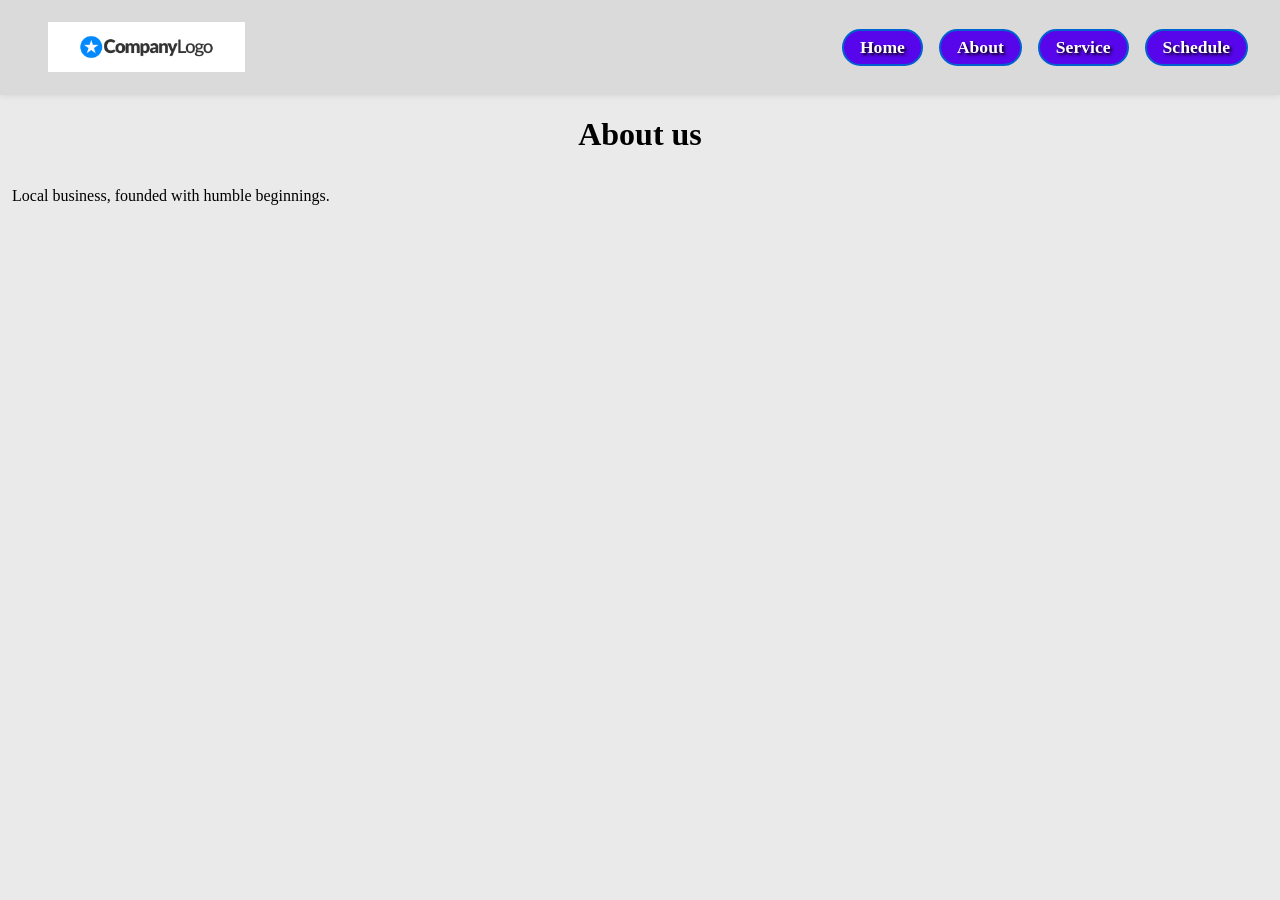
==== about.html @ 200fa154 "first example build" ====
<!DOCTYPE html>
<html lang="en">
<head>
    <meta charset="UTF-8">
    <meta name="viewport" content="width=device-width, initial-scale=1.0">
    <title>Your Business</title>
    <link rel="stylesheet" href="style.css">
    <script src="script.js" defer></script>
</head>

<body>

    <header>
        <nav>
            <a href="index.html" class="logo">
                <img src="images/companylogo.webp">
            </a>

        <button class="hamburger" id="hamburger-btn" aria-label="Toggle menu" aria-expanded="false">
            <span class="bar"></span>
            <span class="bar"></span>
            <span class="bar"></span>
        </button>
                
            <ul class="nav-links" id="nav-links">
                <li><a href="index.html">Home</a></li>
                <li><a href="about.html">About</a></li>
                <li><a href="service.html">Service</a></li>
                <li><a href="schedule.html">Schedule</a></li>
            </ul>
        </nav>
    </header>

    <h1>
        About us
    </h1>

    <p>
        Local business, founded with humble beginnings.
    </p>

</body>

</html>
---- style.css ----
body {
    background-color: rgb(234, 234, 234);
    margin: 0;
}

nav {
    display: flex;
    justify-content: space-between; /* Pushes logo left, links right */
    align-items: center;            /* Centers items vertically */
    padding: 1rem 2rem;
    position: relative;
}

/* Logo styling */
.logo {
    font-size: 1.5rem;
    font-weight: bold;
    text-decoration: none;
    color: #222;
    display: flex;
    align-items: center;
    gap: 0.5rem;
}

.logo img {
    height: 50px;
    width: auto;
}

/* Link list container */
nav ul.nav-links {
    display: flex;
    list-style: none;
    padding: 0;
    margin: 0;
    gap: 1rem;
}

/* Button-styled nav items */
nav li {
    font-size: 1.1rem;
    font-weight: bold;
    border: 2px solid #0061cf;
    background-color: #5706ec;
    border-radius: 20px;
    text-align: center;
    text-shadow: black 2px 2px 3px;
    transition: transform 0.15s ease, background-color 0.15s ease;
}

nav li:hover {
    background-color: #4304b8;
    transform: translateY(-2px);
}

nav a {
    display: block;
    padding: 0.4rem 1rem;
    color: white;
    text-decoration: none;
}

header {
    position: sticky;
    top: 0;
    z-index: 1000;
    background-color: rgba(215, 215, 215, 0.85); /* Semi-transparent */
    backdrop-filter: blur(8px);                 /* Blurs content passing underneath */
    -webkit-backdrop-filter: blur(8px);         /* Safari support */
    box-shadow: 0 1px 6px rgba(0, 0, 0, 0.08);
}

h1 {
    text-align: center;
}

h2 {
    text-align: center;
}

h3 {
    margin-left: 1rem;
}

p {
    margin: auto;
    padding: .75rem;
}

#businesslogo {
  display: block;
  margin-left: auto;
  margin-right: auto;
  margin-bottom: 3rem;
  width: 200px;
}

/* --- Hamburger Button Styles (Hidden by default on desktop) --- */
.hamburger {
    display: none;
    flex-direction: column;
    justify-content: space-around;
    width: 32px;
    height: 28px;
    background: transparent;
    border: none;
    cursor: pointer;
    padding: 0;
    z-index: 1100;
}

.hamburger .bar {
    width: 100%;
    height: 3px;
    background-color: #222;
    border-radius: 4px;
    transition: all 0.3s ease;
}

/* Animate hamburger bars into an 'X' when active */
.hamburger.active .bar:nth-child(1) {
    transform: translateY(9px) rotate(45deg);
}

.hamburger.active .bar:nth-child(2) {
    opacity: 0;
}

.hamburger.active .bar:nth-child(3) {
    transform: translateY(-9px) rotate(-45deg);
}


/* --- Mobile Styles --- */
@media (max-width: 600px) {
    .hamburger {
        display: flex; /* Show hamburger button on mobile */
    }

    nav ul.nav-links {
        display: none; /* Hide default horizontal list */
        flex-direction: column;
        width: 100%;
        position: absolute;
        top: 100%; /* Drop down directly below the header */
        left: 0;
        background-color: rgba(215, 215, 215, 0.95);
        backdrop-filter: blur(8px);
        -webkit-backdrop-filter: blur(8px);
        padding: 1.25rem 0;
        gap: 1rem;
        box-shadow: 0 4px 10px rgba(0, 0, 0, 0.1);
        border-bottom: 2px solid #0061cf;
    }

    /* Display dropdown when toggled */
    nav ul.nav-links.active {
        display: flex;
    }

    /* Full-width clean buttons in the mobile dropdown */
    nav ul.nav-links li {
        width: 75%;
        margin: 0 auto;
    }

    nav a {
        padding: 0.6rem 1rem;
    }
}
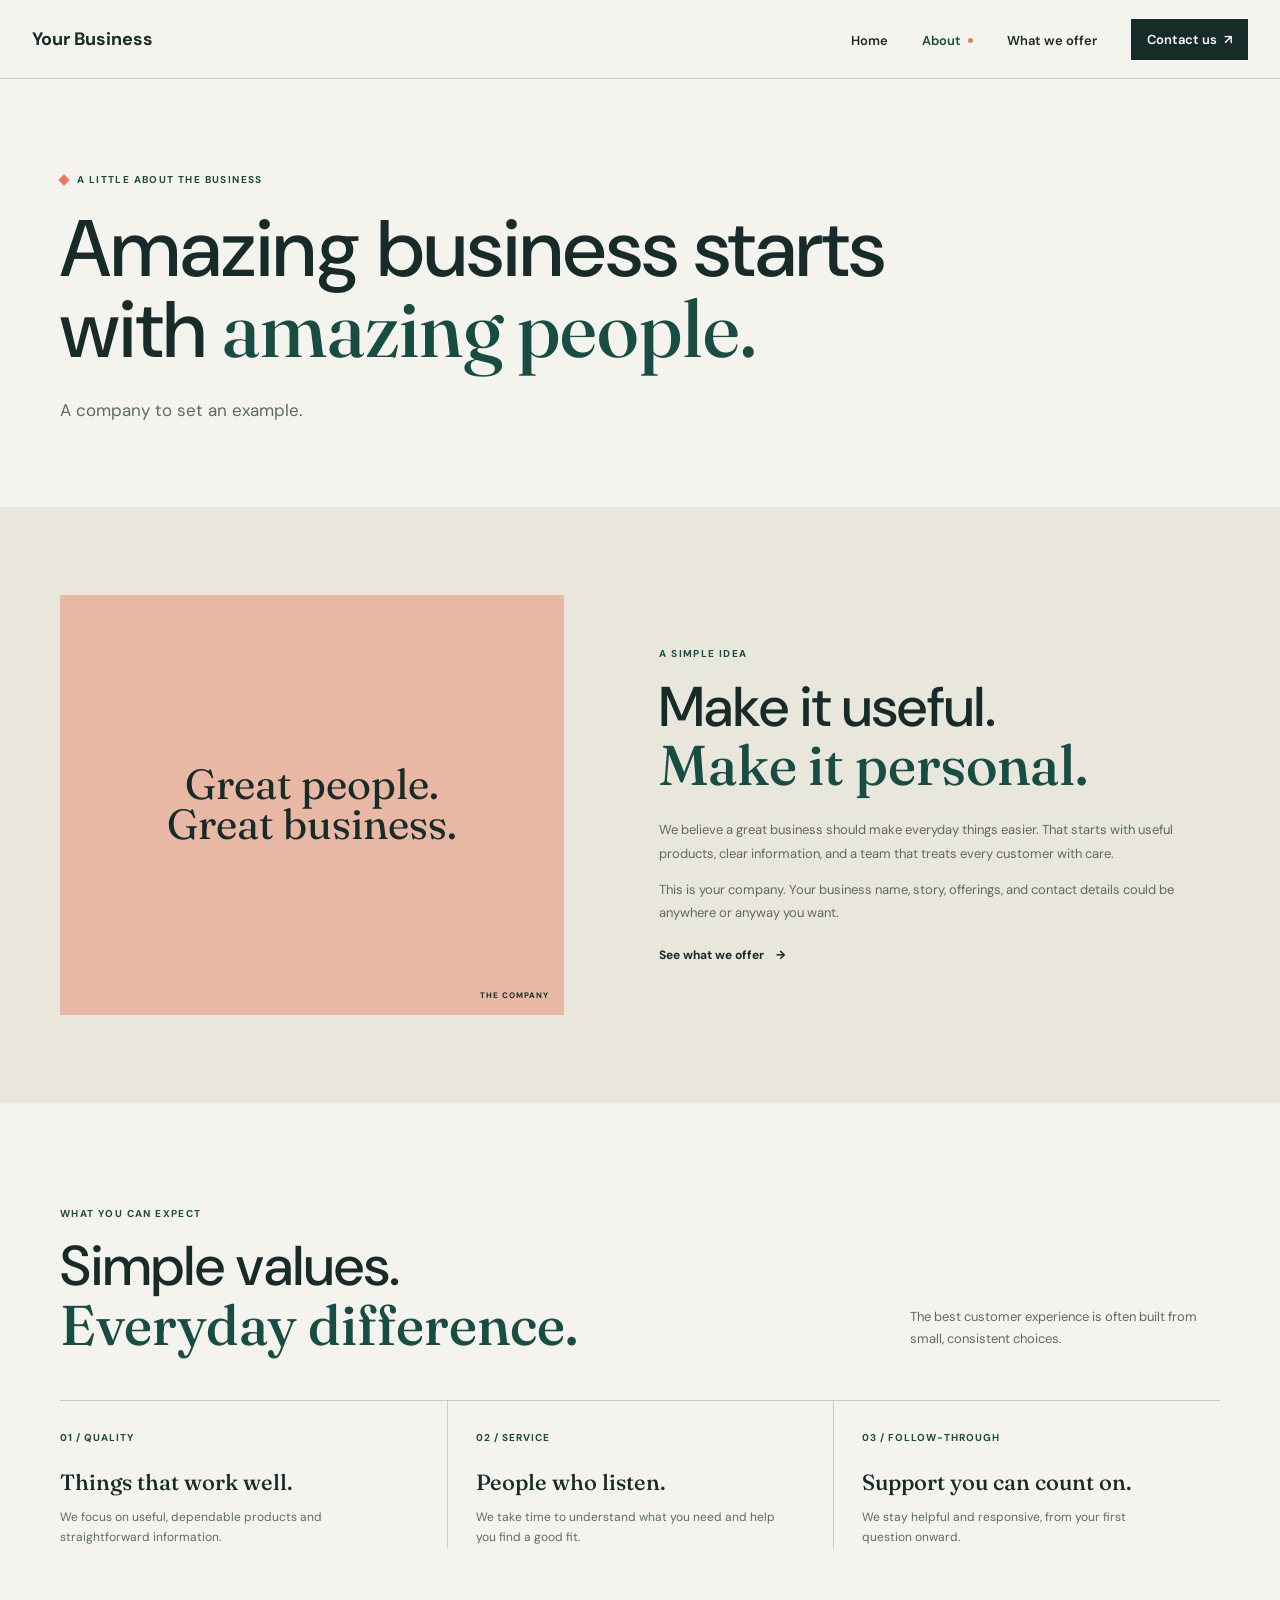
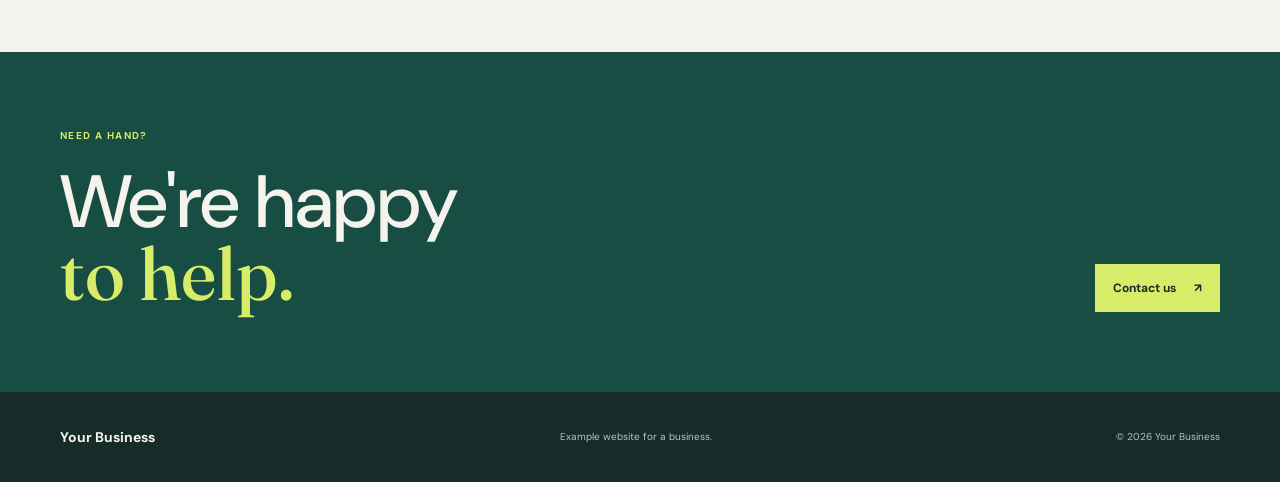
==== commit 39cf891e: "version 1.0" ====
--- a/about.html
+++ b/about.html
@@ -3,41 +3,97 @@
 <head>
     <meta charset="UTF-8">
     <meta name="viewport" content="width=device-width, initial-scale=1.0">
-    <title>Your Business</title>
+    <meta name="description" content="Learn about Your Business, a fictional company in this example website.">
+    <meta name="theme-color" content="#f5f3ed">
+    <title>About | Your Business</title>
+    <link rel="preconnect" href="https://fonts.googleapis.com">
+    <link rel="preconnect" href="https://fonts.gstatic.com" crossorigin>
+    <link href="https://fonts.googleapis.com/css2?family=DM+Sans:wght@400;500;600;700&family=Fraunces:opsz,wght@9..144,500;9..144,600&display=swap" rel="stylesheet">
     <link rel="stylesheet" href="style.css">
     <script src="script.js" defer></script>
 </head>
 
 <body>
 
-    <header>
-        <nav>
-            <a href="index.html" class="logo">
-                <img src="images/companylogo.webp">
-            </a>
-
-        <button class="hamburger" id="hamburger-btn" aria-label="Toggle menu" aria-expanded="false">
-            <span class="bar"></span>
-            <span class="bar"></span>
-            <span class="bar"></span>
-        </button>
-                
+    <header class="site-header">
+        <nav class="nav-shell" aria-label="Main navigation">
+            <a href="index.html" class="logo" aria-label="Your Business home">Your Business</a>
+            <button class="hamburger" id="hamburger-btn" aria-label="Open navigation" aria-expanded="false" aria-controls="nav-links"><span class="bar"></span><span class="bar"></span><span class="bar"></span></button>
             <ul class="nav-links" id="nav-links">
                 <li><a href="index.html">Home</a></li>
-                <li><a href="about.html">About</a></li>
-                <li><a href="service.html">Service</a></li>
-                <li><a href="schedule.html">Schedule</a></li>
+                <li><a href="about.html" aria-current="page">About</a></li>
+                <li><a href="service.html">What we offer</a></li>
+                <li><a class="nav-cta" href="schedule.html">Contact us<span aria-hidden="true">↗</span></a></li>
             </ul>
         </nav>
     </header>
 
-    <h1>
-        About us
-    </h1>
+    <main>
 
-    <p>
-        Local business, founded with humble beginnings.
-    </p>
+        <section class="page-hero page-width">
+            <p class="eyebrow"><span class="eyebrow-mark"></span> A little about the business</p>
+            <h1>Amazing business starts<br>with <span>amazing people.</span></h1>
+            <p class="page-intro">A company to set an example.</p>
+        </section>
+
+        <section class="about-feature">
+            <div class="page-width about-feature-inner">
+            <div class="about-mark">
+                <div class="about-mark-title">Great people.<br>Great business.</div>
+                <span>THE COMPANY</span>
+            </div>
+            <div class="about-copy">
+                <p class="eyebrow">A simple idea</p>
+                <h2>Make it useful.<br><span>Make it personal.</span></h2>
+                <p>We believe a great business should make everyday things easier. That starts with useful products, clear information, and a team that treats every customer with care.</p>
+                <p>This is your company. Your business name, story, offerings, and contact details could be anywhere or anyway you want.</p>
+                <a class="text-link" href="service.html">See what we offer <span aria-hidden="true">→</span></a>
+            </div>
+            </div>
+        </section>
+
+        <section class="process-section page-width section-space">
+            <div class="section-heading"><div>
+                <p class="eyebrow">What you can expect</p>
+                <h2>Simple values.<br><span>Everyday difference.</span></h2>
+            </div>
+            <p class="heading-aside">The best customer experience is often built from small, consistent choices.</p>
+        </div>
+            <div class="process-grid">
+                <article><span class="service-number">01 / QUALITY</span>
+                    <h3>Things that work well.</h3>
+                    <p>We focus on useful, dependable products and straightforward information.</p>
+                </article>
+                
+                <article><span class="service-number">02 / SERVICE</span>
+                    <h3>People who listen.</h3>
+                    <p>We take time to understand what you need and help you find a good fit.</p>
+                </article>
+                
+                <article><span class="service-number">03 / FOLLOW-THROUGH</span>
+                    <h3>Support you can count on.</h3>
+                    <p>We stay helpful and responsive, from your first question onward.</p>
+                </article>
+            </div>
+        </section>
+
+        <section class="closing-cta page-width">
+            <p class="eyebrow">Need a hand?</p>
+            <div class="closing-inner">
+                <h2>We're happy<br><span>to help.</span></h2>
+                <a class="button button-light" href="schedule.html">Contact us <span aria-hidden="true">↗</span></a>
+            </div>
+        </section>
+
+    </main>
+
+    <footer class="site-footer">
+        <div class="page-width footer-inner">
+            <a href="index.html" class="footer-brand">Your Business</a>
+            <p>Example website for a business.</p>
+            <span>© 2026 Your Business</span>
+        </div>
+    </footer>
 
 </body>
 
--- a/style.css
+++ b/style.css
@@ -1,170 +1,1194 @@
+:root {
+    --paper: #f5f3ed;
+    --paper-deep: #e9e6dc;
+    --ink: #172b28;
+    --muted: #5c6b65;
+    --green: #174d42;
+    --lime: #d7ed6a;
+    --coral: #ed775c;
+    --line: rgba(23, 43, 40, 0.2);
+    --sans: "DM Sans", "Trebuchet MS", sans-serif;
+    --serif: "Fraunces", Georgia, serif;
+}
+
+* {
+    box-sizing: border-box;
+}
+
+html {
+    scroll-behavior: smooth;
+}
+
 body {
-    background-color: rgb(234, 234, 234);
     margin: 0;
-}
-
-nav {
+    background: var(--paper);
+    color: var(--ink);
+    font-family: var(--sans);
+    -webkit-font-smoothing: antialiased;
+}
+
+a {
+    color: inherit;
+}
+
+.page-width {
+    width: min(1160px, calc(100% - 64px));
+    margin-inline: auto;
+}
+
+.site-header {
+    position: sticky;
+    top: 0;
+    z-index: 20;
+    background: rgba(245, 243, 237, 0.94);
+    border-bottom: 1px solid var(--line);
+    backdrop-filter: blur(12px);
+}
+
+.nav-shell {
+    position: relative;
+    width: min(1320px, calc(100% - 64px));
+    min-height: 78px;
+    margin: 0 auto;
     display: flex;
-    justify-content: space-between; /* Pushes logo left, links right */
-    align-items: center;            /* Centers items vertically */
-    padding: 1rem 2rem;
-    position: relative;
-}
-
-/* Logo styling */
-.logo {
-    font-size: 1.5rem;
-    font-weight: bold;
+    align-items: center;
+    justify-content: space-between;
+    gap: 32px;
+}
+
+.logo,
+.footer-brand {
+    display: inline-flex;
+    align-items: center;
+    gap: 10px;
+    color: var(--ink);
     text-decoration: none;
-    color: #222;
+    font-size: 18px;
+    font-weight: 700;
+    white-space: nowrap;
+}
+
+.logo img {
+    width: 38px;
+    height: 38px;
+    object-fit: contain;
+}
+
+.logo em,
+.footer-brand em {
+    color: var(--green);
+    font-family: var(--serif);
+    font-weight: 500;
+}
+
+.nav-links {
     display: flex;
     align-items: center;
-    gap: 0.5rem;
-}
-
-.logo img {
-    height: 50px;
-    width: auto;
-}
-
-/* Link list container */
-nav ul.nav-links {
-    display: flex;
+    gap: 34px;
     list-style: none;
     padding: 0;
     margin: 0;
-    gap: 1rem;
-}
-
-/* Button-styled nav items */
-nav li {
-    font-size: 1.1rem;
-    font-weight: bold;
-    border: 2px solid #0061cf;
-    background-color: #5706ec;
-    border-radius: 20px;
-    text-align: center;
-    text-shadow: black 2px 2px 3px;
-    transition: transform 0.15s ease, background-color 0.15s ease;
-}
-
-nav li:hover {
-    background-color: #4304b8;
-    transform: translateY(-2px);
-}
-
-nav a {
-    display: block;
-    padding: 0.4rem 1rem;
+}
+
+.nav-links a {
+    display: inline-flex;
+    align-items: center;
+    gap: 7px;
+    color: var(--ink);
+    text-decoration: none;
+    font-size: 13px;
+    font-weight: 600;
+}
+
+.nav-links a:hover,
+.nav-links a[aria-current="page"]:not(.nav-cta) {
+    color: var(--green);
+}
+
+.nav-links a[aria-current="page"]:not(.nav-cta)::after {
+    content: "";
+    width: 5px;
+    height: 5px;
+    border-radius: 50%;
+    background: var(--coral);
+}
+
+.nav-links .nav-cta {
+    padding: 12px 16px;
+    background: var(--ink);
     color: white;
-    text-decoration: none;
-}
-
-header {
-    position: sticky;
-    top: 0;
-    z-index: 1000;
-    background-color: rgba(215, 215, 215, 0.85); /* Semi-transparent */
-    backdrop-filter: blur(8px);                 /* Blurs content passing underneath */
-    -webkit-backdrop-filter: blur(8px);         /* Safari support */
-    box-shadow: 0 1px 6px rgba(0, 0, 0, 0.08);
-}
-
-h1 {
-    text-align: center;
-}
-
-h2 {
-    text-align: center;
-}
-
-h3 {
-    margin-left: 1rem;
-}
-
-p {
-    margin: auto;
-    padding: .75rem;
-}
-
-#businesslogo {
-  display: block;
-  margin-left: auto;
-  margin-right: auto;
-  margin-bottom: 3rem;
-  width: 200px;
-}
-
-/* --- Hamburger Button Styles (Hidden by default on desktop) --- */
+}
+
+.nav-links .nav-cta:hover {
+    background: var(--green);
+    color: white;
+}
+
 .hamburger {
     display: none;
+}
+
+.hero {
+    min-height: 650px;
+    display: grid;
+    grid-template-columns: 1fr 0.86fr;
+    align-items: center;
+    gap: 72px;
+    padding-top: 70px;
+    padding-bottom: 82px;
+}
+
+.hero-copy {
+    animation: rise-in 650ms ease both;
+}
+
+.eyebrow {
+    display: flex;
+    align-items: center;
+    gap: 9px;
+    margin: 0 0 24px;
+    color: var(--green);
+    font-size: 10px;
+    font-weight: 700;
+    letter-spacing: 1.4px;
+    text-transform: uppercase;
+}
+
+.eyebrow-mark {
+    width: 8px;
+    height: 8px;
+    background: var(--coral);
+    transform: rotate(45deg);
+}
+
+h1,
+h2,
+h3,
+p {
+    margin-top: 0;
+}
+
+h1,
+h2 {
+    font-weight: 500;
+}
+
+.hero h1,
+.page-hero h1 {
+    max-width: 670px;
+    margin-bottom: 24px;
+    font-size: 80px;
+    line-height: 0.99;
+}
+
+h1 span,
+h2 span {
+    color: var(--green);
+    font-family: var(--serif);
+    font-weight: 500;
+}
+
+.hero-intro,
+.page-intro {
+    max-width: 490px;
+    margin-bottom: 30px;
+    color: var(--muted);
+    font-size: 17px;
+    line-height: 1.7;
+}
+
+.button-row {
+    display: flex;
+    align-items: center;
+    flex-wrap: wrap;
+    gap: 24px;
+}
+
+.button {
+    min-height: 48px;
+    display: inline-flex;
+    align-items: center;
+    justify-content: center;
+    gap: 18px;
+    padding: 0 18px;
+    text-decoration: none;
+    font-size: 12px;
+    font-weight: 700;
+    transition:
+        transform 160ms ease,
+        background-color 160ms ease;
+}
+
+.button:hover {
+    transform: translateY(-2px);
+}
+
+.button-dark {
+    background: var(--ink);
+    color: white;
+}
+
+.button-dark:hover {
+    background: var(--green);
+}
+
+.button-light {
+    background: var(--lime);
+    color: var(--ink);
+}
+
+.button-light:hover {
+    background: white;
+}
+
+.text-link {
+    display: inline-flex;
+    align-items: center;
+    gap: 12px;
+    color: var(--ink);
+    text-decoration: none;
+    font-size: 12px;
+    font-weight: 700;
+}
+
+.text-link span,
+.service-arrow {
+    transition: transform 160ms ease;
+}
+
+.text-link:hover span {
+    transform: translateX(4px);
+}
+
+.hero-note {
+    margin: 38px 0 0;
+    color: var(--muted);
+    font-size: 11px;
+}
+
+.hero-visual {
+    position: relative;
+    min-height: 438px;
+    padding: 18px;
+    overflow: hidden;
+    background: var(--green);
+    color: var(--paper);
+    animation: rise-in 750ms 100ms ease both;
+}
+
+.hero-visual::before {
+    position: absolute;
+    top: 47px;
+    right: -48px;
+    width: 210px;
+    height: 210px;
+    border: 1px solid rgba(245, 243, 237, 0.23);
+    border-radius: 50%;
+    content: "";
+}
+
+.visual-topline,
+.visual-caption {
+    position: relative;
+    z-index: 1;
+    display: flex;
+    justify-content: space-between;
+    font-size: 8px;
+    font-weight: 700;
+    letter-spacing: 1px;
+}
+
+.visual-image {
+    position: absolute;
+    top: 70px;
+    right: 9%;
+    bottom: 69px;
+    left: 13%;
+    display: grid;
+    place-items: center;
+    background: #e9b8a4;
+}
+
+.visual-image img {
+    width: min(55%, 220px);
+    height: auto;
+    max-height: 70%;
+    object-fit: contain;
+    mix-blend-mode: multiply;
+}
+
+.visual-stamp {
+    position: absolute;
+    top: 111px;
+    left: 17%;
+    color: var(--ink);
+    font-size: 34px;
+    font-weight: 700;
+    line-height: 0.9;
+}
+
+.visual-stamp span {
+    display: inline-block;
+    margin-left: 5px;
+    color: var(--coral);
+    font-size: 20px;
+}
+
+.visual-caption {
+    position: absolute;
+    right: 18px;
+    bottom: 18px;
+    left: 18px;
+    align-items: end;
+}
+
+.visual-caption span:last-child {
+    text-align: right;
+}
+
+.intro-band {
+    background: var(--paper-deep);
+}
+
+.intro-inner {
+    display: grid;
+    grid-template-columns: 0.7fr 1.3fr;
+    gap: 56px;
+    padding-top: 72px;
+    padding-bottom: 76px;
+}
+
+.intro-inner .eyebrow {
+    margin-top: 10px;
+}
+
+.intro-statement {
+    max-width: 760px;
+    margin: 0;
+    font-family: var(--serif);
+    font-size: 42px;
+    line-height: 1.25;
+}
+
+.section-space {
+    padding-top: 104px;
+    padding-bottom: 104px;
+}
+
+.section-heading {
+    display: flex;
+    align-items: end;
+    justify-content: space-between;
+    gap: 40px;
+    margin-bottom: 45px;
+}
+
+.section-heading .eyebrow {
+    margin-bottom: 17px;
+}
+
+.section-heading h2,
+.about-copy h2,
+.contact-copy h2 {
+    margin: 0;
+    font-size: 56px;
+    line-height: 1.04;
+}
+
+.section-heading > .text-link {
+    margin-bottom: 8px;
+}
+
+.heading-aside {
+    max-width: 310px;
+    margin: 0 0 5px;
+    color: var(--muted);
+    font-size: 13px;
+    line-height: 1.7;
+}
+
+.service-list {
+    border-top: 1px solid var(--line);
+}
+
+.service-row {
+    display: grid;
+    grid-template-columns: 64px 1fr 1.1fr 20px;
+    gap: 20px;
+    align-items: center;
+    min-height: 91px;
+    border-bottom: 1px solid var(--line);
+    text-decoration: none;
+}
+
+.service-number {
+    color: var(--green);
+    font-size: 10px;
+    font-weight: 700;
+    letter-spacing: 1px;
+}
+
+.service-name {
+    font-family: var(--serif);
+    font-size: 24px;
+}
+
+.service-detail {
+    max-width: 340px;
+    color: var(--muted);
+    font-size: 12px;
+    line-height: 1.5;
+}
+
+.service-arrow {
+    color: var(--green);
+    font-size: 18px;
+}
+
+.service-row:hover .service-arrow {
+    transform: translate(3px, -3px);
+}
+
+.concept-work {
+    background: #e5e9e1;
+}
+
+.work-grid {
+    display: grid;
+    grid-template-columns: repeat(3, 1fr);
+    gap: 16px;
+}
+
+.work-tile {
+    min-height: 320px;
+    display: flex;
     flex-direction: column;
-    justify-content: space-around;
-    width: 32px;
-    height: 28px;
-    background: transparent;
-    border: none;
-    cursor: pointer;
+    justify-content: space-between;
+    padding: 20px;
+}
+
+.work-tile-citrus {
+    background: #e9b94f;
+    color: #26352e;
+}
+
+.work-tile-blue {
+    background: #aecbd4;
+    color: #1a3e48;
+}
+
+.work-tile-lilac {
+    background: #d7bfce;
+    color: #4a3243;
+}
+
+.work-type {
+    font-size: 8px;
+    font-weight: 700;
+    letter-spacing: 1px;
+}
+
+.work-wordmark {
+    align-self: center;
+    font-size: 60px;
+    font-weight: 700;
+    line-height: 0.82;
+    text-align: center;
+}
+
+.work-wordmark span {
+    vertical-align: top;
+    font-size: 11px;
+}
+
+.work-wordmark-serif {
+    font-family: var(--serif);
+    font-weight: 500;
+    line-height: 0.9;
+}
+
+.work-wordmark-small {
+    font-size: 48px;
+    text-align: left;
+}
+
+.work-tile p {
+    max-width: 235px;
+    margin: 20px 0 0;
+    font-size: 11px;
+    line-height: 1.5;
+}
+
+.closing-cta {
+    width: 100%;
+    max-width: none;
+    padding: 77px max(calc((100% - 1160px) / 2), 32px) 80px;
+    background: var(--green);
+    color: var(--paper);
+}
+
+.closing-cta .eyebrow {
+    color: var(--lime);
+}
+
+.closing-inner {
+    display: flex;
+    align-items: end;
+    justify-content: space-between;
+    gap: 28px;
+}
+
+.closing-inner h2 {
+    margin: 0;
+    font-size: 74px;
+    line-height: 0.98;
+}
+
+.closing-inner h2 span {
+    color: var(--lime);
+}
+
+.site-footer {
+    background: var(--ink);
+    color: var(--paper);
+}
+
+.footer-inner {
+    min-height: 90px;
+    display: flex;
+    align-items: center;
+    justify-content: space-between;
+    gap: 24px;
+}
+
+.footer-brand {
+    color: var(--paper);
+    font-size: 14px;
+}
+
+.footer-brand em {
+    color: var(--lime);
+}
+
+.footer-inner p,
+.footer-inner > span {
+    margin: 0;
+    color: #bac4bc;
+    font-size: 10px;
+}
+
+.page-hero {
+    padding-top: 94px;
+    padding-bottom: 82px;
+}
+
+.page-hero h1 {
+    max-width: 850px;
+    margin-bottom: 26px;
+}
+
+.page-intro {
+    max-width: 590px;
+    margin-bottom: 0;
+}
+
+.about-feature {
+    background: var(--paper-deep);
+}
+
+.about-feature-inner {
+    display: grid;
+    grid-template-columns: 0.9fr 1fr;
+    gap: 95px;
+    align-items: center;
+    padding-top: 88px;
+    padding-bottom: 88px;
+}
+
+.about-mark {
+    position: relative;
+    min-height: 420px;
+    display: grid;
+    place-items: center;
+    background: #e9b8a4;
+}
+
+.about-mark-title {
+    color: var(--ink);
+    font-family: var(--serif);
+    font-size: 42px;
+    line-height: 0.95;
+    text-align: center;
+}
+
+.about-mark span {
+    position: absolute;
+    right: 15px;
+    bottom: 15px;
+    font-size: 8px;
+    font-weight: 700;
+    letter-spacing: 1px;
+    text-align: right;
+}
+
+.about-copy .eyebrow {
+    margin-bottom: 18px;
+}
+
+.about-copy h2 {
+    margin-bottom: 23px;
+}
+
+.about-copy > p:not(.eyebrow) {
+    color: var(--muted);
+    font-size: 13px;
+    line-height: 1.8;
+}
+
+.about-copy .text-link {
+    margin-top: 9px;
+}
+
+.process-grid {
+    display: grid;
+    grid-template-columns: repeat(3, 1fr);
+    border-top: 1px solid var(--line);
+}
+
+.process-grid article {
+    padding: 24px 28px 0 0;
+}
+
+.process-grid article + article {
+    padding-left: 28px;
+    border-left: 1px solid var(--line);
+}
+
+.process-grid h3 {
+    margin: 22px 0 11px;
+    font-family: var(--serif);
+    font-size: 22px;
+    font-weight: 500;
+}
+
+.process-grid p {
+    max-width: 300px;
+    margin: 0;
+    color: var(--muted);
+    font-size: 12px;
+    line-height: 1.7;
+}
+
+.offerings {
+    display: grid;
+    grid-template-columns: repeat(3, 1fr);
+    border-top: 1px solid var(--line);
+    border-bottom: 1px solid var(--line);
+}
+
+.offering {
+    padding: 25px 28px 35px 0;
+}
+
+.offering + .offering {
+    padding-left: 28px;
+    border-left: 1px solid var(--line);
+}
+
+.offering-featured {
+    background: var(--paper-deep);
+}
+
+.offering-top {
+    display: flex;
+    justify-content: space-between;
+    gap: 14px;
+}
+
+.offering-tag {
+    color: var(--muted);
+    font-size: 8px;
+    font-weight: 700;
+    letter-spacing: 1px;
+}
+
+.offering h2 {
+    margin: 50px 0 13px;
+    font-family: var(--serif);
+    font-size: 31px;
+    font-weight: 500;
+}
+
+.offering > p {
+    min-height: 72px;
+    margin-bottom: 21px;
+    color: var(--muted);
+    font-size: 12px;
+    line-height: 1.7;
+}
+
+.offering ul {
+    min-height: 112px;
+    margin: 0 0 27px;
     padding: 0;
-    z-index: 1100;
-}
-
-.hamburger .bar {
-    width: 100%;
-    height: 3px;
-    background-color: #222;
-    border-radius: 4px;
-    transition: all 0.3s ease;
-}
-
-/* Animate hamburger bars into an 'X' when active */
-.hamburger.active .bar:nth-child(1) {
-    transform: translateY(9px) rotate(45deg);
-}
-
-.hamburger.active .bar:nth-child(2) {
-    opacity: 0;
-}
-
-.hamburger.active .bar:nth-child(3) {
-    transform: translateY(-9px) rotate(-45deg);
-}
-
-
-/* --- Mobile Styles --- */
+    list-style: none;
+}
+
+.offering li {
+    position: relative;
+    margin: 0 0 10px;
+    padding-left: 15px;
+    font-size: 11px;
+    line-height: 1.45;
+}
+
+.offering li::before {
+    position: absolute;
+    left: 0;
+    color: var(--coral);
+    content: "+";
+    font-weight: 700;
+}
+
+.service-note {
+    display: grid;
+    grid-template-columns: 0.7fr 1.3fr auto;
+    align-items: center;
+    gap: 32px;
+    padding-top: 75px;
+    padding-bottom: 95px;
+}
+
+.service-note .eyebrow {
+    margin: 0;
+}
+
+.service-note > p:not(.eyebrow) {
+    max-width: 480px;
+    margin: 0;
+    font-family: var(--serif);
+    font-size: 22px;
+    line-height: 1.4;
+}
+
+.contact-hero {
+    padding-bottom: 52px;
+}
+
+.contact-section {
+    display: grid;
+    grid-template-columns: 0.68fr 1.32fr;
+    gap: 50px;
+    align-items: start;
+    padding-bottom: 95px;
+}
+
+.contact-copy {
+    padding-top: 25px;
+}
+
+.contact-copy .eyebrow {
+    margin-bottom: 18px;
+}
+
+.contact-copy h2 {
+    margin-bottom: 20px;
+}
+
+.contact-copy > p:not(.eyebrow) {
+    max-width: 350px;
+    color: var(--muted);
+    font-size: 13px;
+    line-height: 1.75;
+}
+
+.contact-copy .contact-note {
+    margin-top: 38px;
+    padding-top: 16px;
+    border-top: 1px solid var(--line);
+    font-size: 10px;
+}
+
+.contact-details {
+    display: grid;
+    grid-template-columns: repeat(2, minmax(0, 1fr));
+    column-gap: 28px;
+    border-top: 1px solid var(--line);
+}
+
+.contact-details > div {
+    padding: 20px 0;
+    border-bottom: 1px solid var(--line);
+}
+
+.contact-label {
+    display: block;
+    margin-bottom: 10px;
+    color: var(--green);
+    font-size: 9px;
+    font-weight: 700;
+    letter-spacing: 1px;
+}
+
+.contact-details a,
+.contact-details p {
+    margin: 0;
+    font-size: 14px;
+    line-height: 1.6;
+}
+
+.contact-details a {
+    text-decoration-thickness: 1px;
+    text-underline-offset: 3px;
+}
+
+@keyframes rise-in {
+    from {
+        opacity: 0;
+        transform: translateY(14px);
+    }
+    to {
+        opacity: 1;
+        transform: translateY(0);
+    }
+}
+
+@media (max-width: 820px) {
+    .page-width,
+    .nav-shell {
+        width: min(100% - 40px, 650px);
+    }
+    .hero {
+        min-height: 0;
+        grid-template-columns: 1fr 0.8fr;
+        gap: 30px;
+        padding-top: 64px;
+        padding-bottom: 70px;
+    }
+    .hero h1,
+    .page-hero h1 {
+        font-size: 60px;
+    }
+    .intro-statement {
+        font-size: 36px;
+    }
+    .section-heading h2,
+    .about-copy h2,
+    .contact-copy h2 {
+        font-size: 48px;
+    }
+    .closing-inner h2 {
+        font-size: 64px;
+    }
+    .hero-visual {
+        min-height: 350px;
+    }
+    .intro-inner {
+        gap: 30px;
+    }
+    .about-feature-inner {
+        gap: 45px;
+    }
+    .about-mark {
+        min-height: 350px;
+    }
+    .offering {
+        padding-right: 18px;
+    }
+    .offering + .offering {
+        padding-left: 18px;
+    }
+    .offering h2 {
+        font-size: 27px;
+    }
+    .service-note {
+        grid-template-columns: 1fr 1.4fr;
+    }
+    .service-note .button {
+        grid-column: 2;
+        justify-self: start;
+    }
+    .contact-section {
+        grid-template-columns: 0.75fr 1.25fr;
+        gap: 25px;
+    }
+}
+
 @media (max-width: 600px) {
+    .page-width,
+    .nav-shell {
+        width: calc(100% - 40px);
+    }
+    .nav-shell {
+        min-height: 68px;
+    }
+    .logo {
+        font-size: 16px;
+    }
+    .logo img {
+        width: 33px;
+        height: 33px;
+    }
     .hamburger {
-        display: flex; /* Show hamburger button on mobile */
-    }
-
-    nav ul.nav-links {
-        display: none; /* Hide default horizontal list */
+        width: 42px;
+        height: 42px;
+        display: flex;
         flex-direction: column;
+        align-items: center;
+        justify-content: center;
+        gap: 5px;
+        padding: 0;
+        border: 1px solid var(--line);
+        background: transparent;
+        cursor: pointer;
+    }
+    .hamburger .bar {
+        width: 17px;
+        height: 2px;
+        background: var(--ink);
+        transition:
+            transform 160ms ease,
+            opacity 160ms ease;
+    }
+    .hamburger.active .bar:first-child {
+        transform: translateY(7px) rotate(45deg);
+    }
+    .hamburger.active .bar:nth-child(2) {
+        opacity: 0;
+    }
+    .hamburger.active .bar:last-child {
+        transform: translateY(-7px) rotate(-45deg);
+    }
+    .nav-links {
+        position: absolute;
+        top: 100%;
+        right: 0;
+        left: 0;
+        display: none;
+        flex-direction: column;
+        align-items: stretch;
+        gap: 0;
+        padding: 7px 20px 20px;
+        background: var(--paper);
+        border-bottom: 1px solid var(--line);
+    }
+    .nav-links.active {
+        display: flex;
+    }
+    .nav-links li {
+        border-bottom: 1px solid var(--line);
+    }
+    .nav-links a {
         width: 100%;
-        position: absolute;
-        top: 100%; /* Drop down directly below the header */
-        left: 0;
-        background-color: rgba(215, 215, 215, 0.95);
-        backdrop-filter: blur(8px);
-        -webkit-backdrop-filter: blur(8px);
-        padding: 1.25rem 0;
-        gap: 1rem;
-        box-shadow: 0 4px 10px rgba(0, 0, 0, 0.1);
-        border-bottom: 2px solid #0061cf;
-    }
-
-    /* Display dropdown when toggled */
-    nav ul.nav-links.active {
-        display: flex;
-    }
-
-    /* Full-width clean buttons in the mobile dropdown */
-    nav ul.nav-links li {
-        width: 75%;
-        margin: 0 auto;
-    }
-
-    nav a {
-        padding: 0.6rem 1rem;
-    }
-}+        min-height: 48px;
+    }
+    .nav-links .nav-cta {
+        justify-content: center;
+        margin-top: 14px;
+    }
+    .hero {
+        grid-template-columns: 1fr;
+        gap: 42px;
+        padding-top: 60px;
+        padding-bottom: 55px;
+    }
+    .hero h1,
+    .page-hero h1 {
+        font-size: 50px;
+    }
+    .hero-intro,
+    .page-intro {
+        font-size: 15px;
+    }
+    .hero-visual {
+        min-height: 365px;
+    }
+    .visual-image {
+        top: 63px;
+        right: 8%;
+        bottom: 62px;
+        left: 12%;
+    }
+    .visual-stamp {
+        top: 103px;
+        font-size: 29px;
+    }
+    .intro-inner {
+        grid-template-columns: 1fr;
+        gap: 8px;
+        padding-top: 48px;
+        padding-bottom: 52px;
+    }
+    .intro-inner .eyebrow {
+        margin: 0;
+    }
+    .intro-statement {
+        font-size: 30px;
+    }
+    .section-space {
+        padding-top: 68px;
+        padding-bottom: 68px;
+    }
+    .section-heading {
+        align-items: start;
+        flex-direction: column;
+        gap: 19px;
+        margin-bottom: 31px;
+    }
+    .section-heading h2,
+    .about-copy h2,
+    .contact-copy h2 {
+        font-size: 43px;
+    }
+    .heading-aside {
+        max-width: 100%;
+    }
+    .service-row {
+        grid-template-columns: 36px 1fr 18px;
+        gap: 9px;
+        min-height: 80px;
+    }
+    .service-name {
+        font-size: 21px;
+    }
+    .service-detail {
+        grid-column: 2;
+        grid-row: 2;
+        padding-bottom: 13px;
+        font-size: 11px;
+    }
+    .service-arrow {
+        grid-column: 3;
+        grid-row: 1;
+    }
+    .service-number {
+        align-self: start;
+        padding-top: 7px;
+    }
+    .work-grid {
+        grid-template-columns: 1fr;
+        gap: 12px;
+    }
+    .work-tile {
+        min-height: 275px;
+    }
+    .work-wordmark {
+        font-size: 62px;
+    }
+    .work-wordmark-small {
+        font-size: 49px;
+    }
+    .closing-cta {
+        width: 100%;
+        padding: 52px 20px 55px;
+    }
+    .closing-inner {
+        align-items: start;
+        flex-direction: column;
+        gap: 27px;
+    }
+    .closing-inner h2 {
+        font-size: 55px;
+    }
+    .footer-inner {
+        min-height: 0;
+        align-items: start;
+        flex-direction: column;
+        gap: 10px;
+        padding-top: 24px;
+        padding-bottom: 24px;
+    }
+    .footer-inner p {
+        margin-top: 4px;
+    }
+    .page-hero {
+        padding-top: 67px;
+        padding-bottom: 52px;
+    }
+    .about-feature-inner {
+        grid-template-columns: 1fr;
+        gap: 36px;
+        padding-top: 46px;
+        padding-bottom: 52px;
+    }
+    .about-mark {
+        min-height: 300px;
+    }
+    .process-grid {
+        grid-template-columns: 1fr;
+    }
+    .process-grid article,
+    .process-grid article + article {
+        padding: 22px 0;
+        border-left: 0;
+    }
+    .process-grid article + article {
+        border-top: 1px solid var(--line);
+    }
+    .process-grid h3 {
+        margin-top: 14px;
+    }
+    .offerings {
+        grid-template-columns: 1fr;
+    }
+    .offering,
+    .offering + .offering {
+        padding: 24px 0 31px;
+        border-left: 0;
+    }
+    .offering + .offering {
+        border-top: 1px solid var(--line);
+    }
+    .offering-featured {
+        padding-right: 16px !important;
+        padding-left: 16px !important;
+    }
+    .offering h2 {
+        margin-top: 31px;
+        font-size: 31px;
+    }
+    .offering > p,
+    .offering ul {
+        min-height: 0;
+    }
+    .service-note {
+        grid-template-columns: 1fr;
+        gap: 17px;
+        padding-top: 50px;
+        padding-bottom: 62px;
+    }
+    .service-note .button {
+        grid-column: auto;
+    }
+    .service-note > p:not(.eyebrow) {
+        font-size: 21px;
+    }
+    .contact-hero {
+        padding-bottom: 30px;
+    }
+    .contact-section {
+        grid-template-columns: 1fr;
+        gap: 15px;
+        padding-bottom: 60px;
+    }
+    .contact-copy {
+        padding-top: 0;
+    }
+    .contact-copy .contact-note {
+        margin-top: 20px;
+    }
+    .contact-details {
+        grid-template-columns: 1fr;
+    }
+}
+
+@media (prefers-reduced-motion: reduce) {
+    *,
+    *::before,
+    *::after {
+        scroll-behavior: auto !important;
+        animation-duration: 0.01ms !important;
+        animation-iteration-count: 1 !important;
+        transition-duration: 0.01ms !important;
+    }
+}
